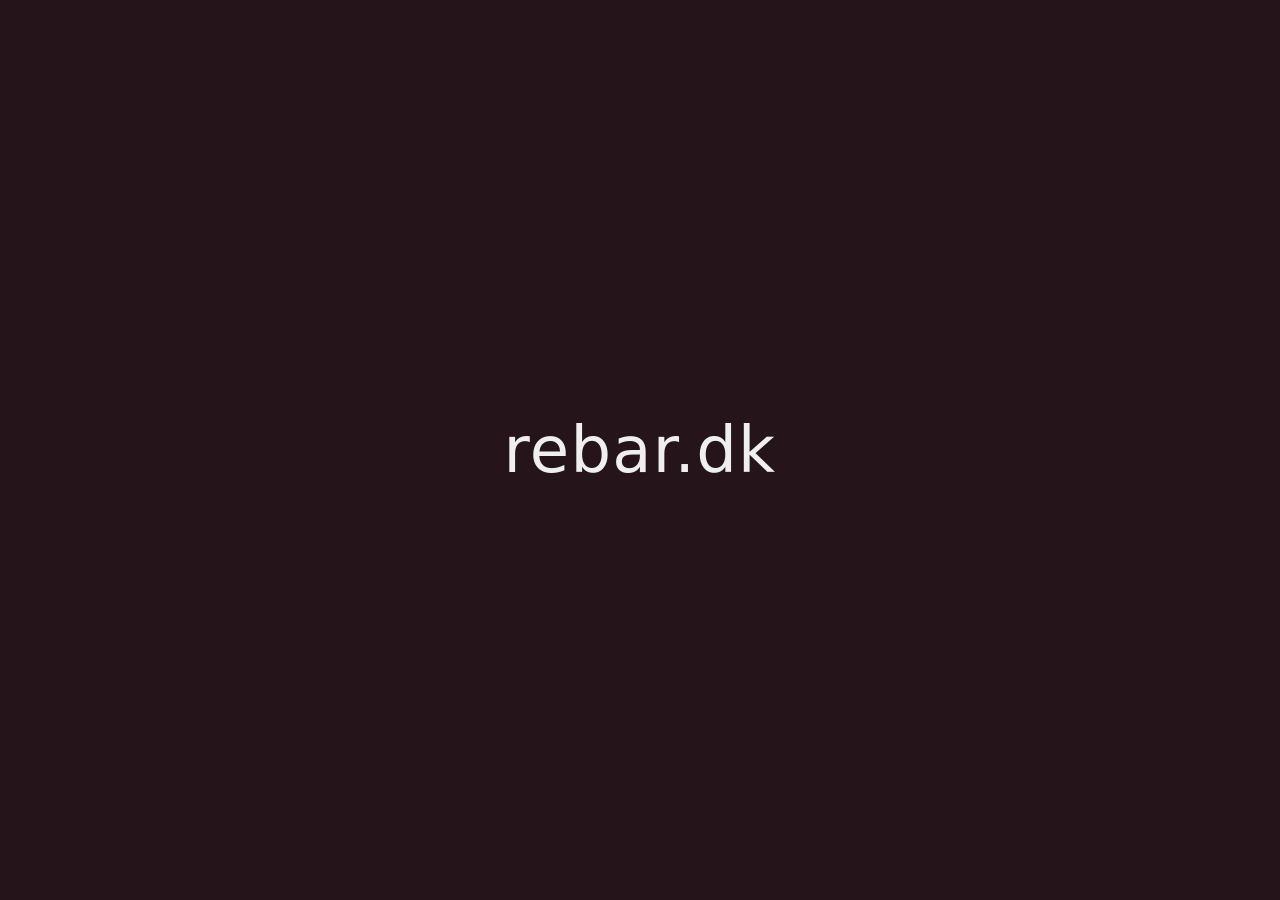
==== index.html @ d37a9637 "Static rebar.dk placeholder for GitHub Pages" ====
<!doctype html>
<html lang="en">
  <head>
    <meta charset="utf-8" />
    <meta name="viewport" content="width=device-width, initial-scale=1" />
    <title>rebar.dk</title>
    <meta name="theme-color" content="#26141b" />
    <link rel="icon" href="favicon.svg" type="image/svg+xml" />
    <style>
      html,
      body {
        margin: 0;
        height: 100%;
      }

      body {
        display: grid;
        place-items: center;
        background: #26141b;
        color: #efefef;
        font-family: system-ui, -apple-system, "Segoe UI", Helvetica, Arial, sans-serif;
        -webkit-font-smoothing: antialiased;
        -moz-osx-font-smoothing: grayscale;
      }

      h1 {
        margin: 0;
        font-size: clamp(2rem, 8vw, 4rem);
        font-weight: 300;
        letter-spacing: 0.02em;
      }
    </style>
  </head>
  <body>
    <h1>rebar.dk</h1>
  </body>
</html>
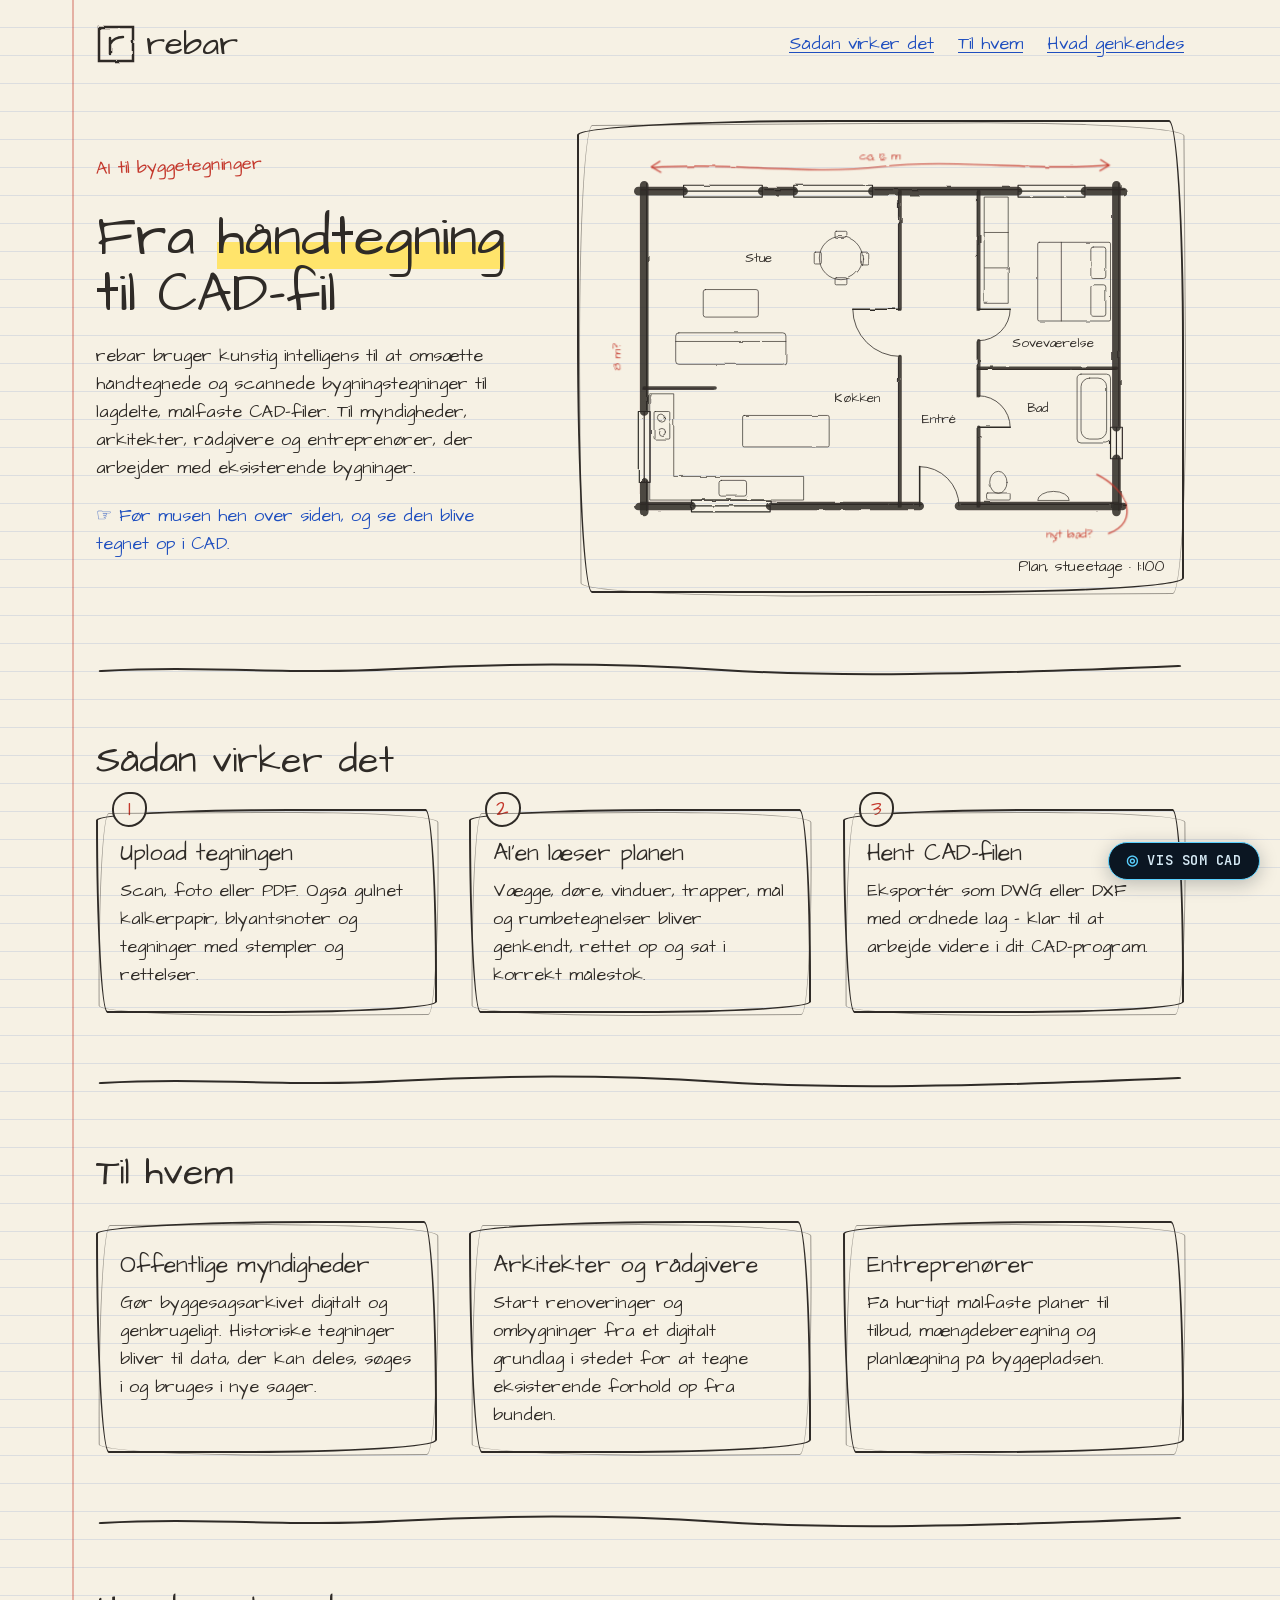
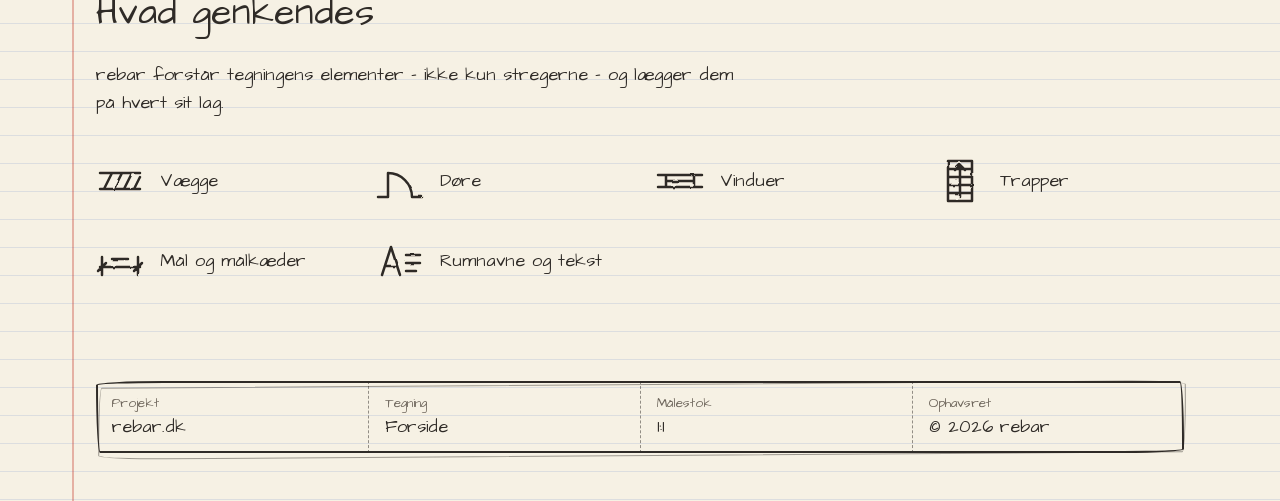
==== commit 7bce02bc: "Landing page: hand-drawn sketch with CAD lens Danish landing page for rebar (AI: hand-drawn plans ->" ====
--- a/index.html
+++ b/index.html
@@ -1,37 +1,323 @@
 <!doctype html>
-<html lang="en">
+<html lang="da">
   <head>
     <meta charset="utf-8" />
     <meta name="viewport" content="width=device-width, initial-scale=1" />
-    <title>rebar.dk</title>
-    <meta name="theme-color" content="#26141b" />
+    <title>rebar – fra håndtegning til CAD</title>
+    <meta
+      name="description"
+      content="rebar bruger AI til at omsætte håndtegnede og scannede byggetegninger til lagdelte, målfaste CAD-filer. Til myndigheder, arkitekter, rådgivere og entreprenører."
+    />
+    <meta property="og:title" content="rebar – fra håndtegning til CAD" />
+    <meta
+      property="og:description"
+      content="AI, der omsætter håndtegnede byggetegninger til lagdelte, målfaste CAD-filer."
+    />
+    <meta property="og:type" content="website" />
+    <meta property="og:url" content="https://rebar.dk/" />
+    <meta name="theme-color" content="#f6f1e4" />
     <link rel="icon" href="favicon.svg" type="image/svg+xml" />
-    <style>
-      html,
-      body {
-        margin: 0;
-        height: 100%;
-      }
-
-      body {
-        display: grid;
-        place-items: center;
-        background: #26141b;
-        color: #efefef;
-        font-family: system-ui, -apple-system, "Segoe UI", Helvetica, Arial, sans-serif;
-        -webkit-font-smoothing: antialiased;
-        -moz-osx-font-smoothing: grayscale;
-      }
-
-      h1 {
-        margin: 0;
-        font-size: clamp(2rem, 8vw, 4rem);
-        font-weight: 300;
-        letter-spacing: 0.02em;
-      }
-    </style>
+    <link rel="preload" href="fonts/architects-daughter.woff2" as="font" type="font/woff2" crossorigin />
+    <link rel="preload" href="fonts/jetbrains-mono.woff2" as="font" type="font/woff2" crossorigin />
+    <link rel="stylesheet" href="styles.css" />
+    <script src="lens.js" defer></script>
   </head>
   <body>
-    <h1>rebar.dk</h1>
+    <!-- Shared drawing geometry and pencil filters. Both layers <use> these, so they always line up. -->
+    <svg class="defs" aria-hidden="true" focusable="false">
+      <defs>
+        <filter id="rough" x="-5%" y="-5%" width="110%" height="110%">
+          <feTurbulence type="fractalNoise" baseFrequency="0.02" numOctaves="2" seed="2" />
+          <feDisplacementMap in="SourceGraphic" scale="6" />
+        </filter>
+        <filter id="rough-2" x="-5%" y="-5%" width="110%" height="110%">
+          <feTurbulence type="fractalNoise" baseFrequency="0.03" numOctaves="2" seed="9" />
+          <feDisplacementMap in="SourceGraphic" scale="9" />
+        </filter>
+        <filter id="rough-sm" x="-10%" y="-10%" width="120%" height="120%">
+          <feTurbulence type="fractalNoise" baseFrequency="0.08" numOctaves="2" seed="4" />
+          <feDisplacementMap in="SourceGraphic" scale="2.5" />
+        </filter>
+
+        <!-- Plan in cm: 12 x 8 m flat. Outer walls 30 cm, inner walls 12 cm. -->
+        <g id="g-walls-outer">
+          <path d="M-15 0H100M300 0H380M580 0H950M1120 0H1215" />
+          <path d="M-15 800H120M320 800H700M800 800H1215" />
+          <path d="M0 -15V560M0 740V815" />
+          <path d="M1200 -15V600M1200 680V815" />
+        </g>
+        <g id="g-walls-inner">
+          <path d="M650 0V300M650 420V800" />
+          <path d="M850 0V300M850 380V520M850 600V800" />
+          <path d="M850 450H1200" />
+          <path d="M0 500H180" />
+        </g>
+        <g id="g-windows">
+          <path d="M100 -15H300V15H100ZM100 0H300" />
+          <path d="M380 -15H580V15H380ZM380 0H580" />
+          <path d="M950 -15H1120V15H950ZM950 0H1120" />
+          <path d="M120 785H320V815H120ZM120 800H320" />
+          <path d="M-15 560H15V740H-15ZM0 560V740" />
+          <path d="M1185 600H1215V680H1185ZM1200 600V680" />
+        </g>
+        <g id="g-door-leaves">
+          <path d="M650 300H530" />
+          <path d="M850 300H930" />
+          <path d="M850 600H930" />
+          <path d="M700 800V700" />
+        </g>
+        <g id="g-door-swings">
+          <path d="M530 300A120 120 0 0 0 650 420" />
+          <path d="M930 300A80 80 0 0 1 850 380" />
+          <path d="M930 600A80 80 0 0 0 850 520" />
+          <path d="M700 700A100 100 0 0 1 800 800" />
+        </g>
+        <g id="g-furniture">
+          <!-- stue: sofa, sofabord, spisebord -->
+          <rect x="80" y="360" width="280" height="80" rx="8" />
+          <path d="M80 382H360" />
+          <rect x="150" y="250" width="140" height="70" rx="6" />
+          <circle cx="500" cy="170" r="55" />
+          <rect x="432" y="155" width="18" height="30" rx="3" />
+          <rect x="550" y="155" width="18" height="30" rx="3" />
+          <rect x="485" y="102" width="30" height="18" rx="3" />
+          <rect x="485" y="220" width="30" height="18" rx="3" />
+          <!-- køkken: bordplader, vask, kogeplade, ø -->
+          <path d="M15 515H75V725H405V785H15Z" />
+          <rect x="190" y="735" width="70" height="40" rx="6" />
+          <rect x="25" y="560" width="40" height="70" rx="3" />
+          <circle cx="45" cy="578" r="9" />
+          <circle cx="45" cy="612" r="9" />
+          <rect x="250" y="570" width="220" height="80" rx="4" />
+          <!-- soveværelse: garderobe, seng -->
+          <rect x="865" y="15" width="60" height="270" />
+          <path d="M865 105H925M865 195H925" />
+          <rect x="1000" y="130" width="185" height="200" rx="4" />
+          <rect x="1135" y="142" width="38" height="80" rx="6" />
+          <rect x="1135" y="238" width="38" height="80" rx="6" />
+          <path d="M1060 130V330" />
+          <!-- bad: badekar, toilet, håndvask -->
+          <rect x="1100" y="465" width="85" height="175" rx="10" />
+          <rect x="1110" y="475" width="65" height="155" rx="22" />
+          <rect x="870" y="767" width="60" height="18" rx="3" />
+          <ellipse cx="900" cy="740" rx="22" ry="28" />
+          <path d="M1000 785A40 22 0 0 1 1080 785Z" />
+        </g>
+      </defs>
+    </svg>
+
+    <div class="stage">
+      <div class="layer layer--sketch">
+        <header class="site-header wrap">
+          <a class="logo" href="#top" aria-label="rebar – til toppen">
+            <svg class="logo__mark" viewBox="0 0 40 40" aria-hidden="true">
+              <rect x="3" y="3" width="34" height="34" />
+              <path d="M14 30V14M14 20C17 15 21 13 27 13" />
+            </svg>
+            <span class="logo__text">rebar</span>
+          </a>
+          <nav class="site-nav" aria-label="Hovedmenu">
+            <a href="#sadan">Sådan virker det</a>
+            <a href="#hvem">Til hvem</a>
+            <a href="#genkendes">Hvad genkendes</a>
+          </nav>
+        </header>
+
+        <main id="top">
+          <section class="hero wrap">
+            <div class="hero__text">
+              <p class="kicker">AI til byggetegninger</p>
+              <h1>Fra <mark>håndtegning</mark> til CAD-fil</h1>
+              <p class="lead">
+                rebar bruger kunstig intelligens til at omsætte håndtegnede og scannede bygningstegninger til
+                lagdelte, målfaste CAD-filer. Til myndigheder, arkitekter, rådgivere og entreprenører, der arbejder med
+                eksisterende bygninger.
+              </p>
+              <p class="hint hint--hover">Før musen hen over siden, og se den blive tegnet op i CAD.</p>
+              <p class="hint hint--touch">Tryk på »Vis som CAD« for at se siden tegnet op i CAD.</p>
+            </div>
+
+            <figure class="hero__figure box" data-layer="A-PLAN">
+              <svg
+                class="plan"
+                viewBox="-120 -130 1440 1030"
+                role="img"
+                aria-label="Plantegning af en lejlighed med stue, køkken, entré, soveværelse og bad"
+              >
+                <use class="p-walls-o" href="#g-walls-outer" />
+                <use class="p-walls-o2" href="#g-walls-outer" />
+                <use class="p-walls-i" href="#g-walls-inner" />
+                <use class="p-walls-i2" href="#g-walls-inner" />
+                <use class="p-win" href="#g-windows" />
+                <use class="p-furn" href="#g-furniture" />
+                <use class="p-leaf" href="#g-door-leaves" />
+                <use class="p-swing" href="#g-door-swings" />
+
+                <g class="p-labels" text-anchor="middle">
+                  <text x="290" y="180">Stue</text>
+                  <text x="540" y="535">Køkken</text>
+                  <text x="750" y="590">Entré</text>
+                  <text x="1040" y="395">Soveværelse</text>
+                  <text x="1000" y="560">Bad</text>
+                </g>
+                <g class="p-areas cad-only" text-anchor="middle">
+                  <text x="290" y="210">32,5 m²</text>
+                  <text x="540" y="565">19,5 m²</text>
+                  <text x="750" y="620">16,0 m²</text>
+                  <text x="1040" y="425">15,8 m²</text>
+                  <text x="1000" y="590">12,3 m²</text>
+                </g>
+
+                <g class="p-dims cad-only">
+                  <path class="dim-ext" d="M0 -25V-95M650 -25V-60M850 -25V-60M1200 -25V-95" />
+                  <path class="dim-line" d="M-10 -50H1210M-10 -85H1210" />
+                  <path class="dim-tick" d="M-8 -42L8 -58M642 -42L658 -58M842 -42L858 -58M1192 -42L1208 -58" />
+                  <path class="dim-tick" d="M-8 -77L8 -93M1192 -77L1208 -93" />
+                  <g text-anchor="middle">
+                    <text x="325" y="-58">6.500</text>
+                    <text x="750" y="-58">2.000</text>
+                    <text x="1025" y="-58">3.500</text>
+                    <text x="600" y="-93">12.000</text>
+                  </g>
+                  <path class="dim-ext" d="M-25 0H-95M-25 500H-60M-25 800H-95" />
+                  <path class="dim-line" d="M-50 -10V810M-85 -10V810" />
+                  <path class="dim-tick" d="M-58 8L-42 -8M-58 508L-42 492M-58 808L-42 792" />
+                  <path class="dim-tick" d="M-93 8L-77 -8M-93 808L-77 792" />
+                  <g text-anchor="middle">
+                    <text transform="translate(-58 250) rotate(-90)">5.000</text>
+                    <text transform="translate(-58 650) rotate(-90)">3.000</text>
+                    <text transform="translate(-93 400) rotate(-90)">8.000</text>
+                  </g>
+                  <path class="dim-ext" d="M1225 0H1260M1225 450H1260M1225 800H1260" />
+                  <path class="dim-line" d="M1245 -10V810" />
+                  <path class="dim-tick" d="M1237 8L1253 -8M1237 458L1253 442M1237 808L1253 792" />
+                  <g text-anchor="middle">
+                    <text transform="translate(1272 225) rotate(90)">4.500</text>
+                    <text transform="translate(1272 625) rotate(90)">3.500</text>
+                  </g>
+                </g>
+
+                <g class="p-notes sketch-only">
+                  <path d="M20 -60C200 -75 420 -40 600 -62S1000 -50 1180 -66" />
+                  <path d="M1160 -80L1182 -66L1158 -52M40 -76L18 -62L42 -48" />
+                  <text x="600" y="-80" text-anchor="middle">ca. 12 m</text>
+                  <text x="-60" y="420" text-anchor="middle" transform="rotate(-90 -60 420)">8 m?</text>
+                  <path d="M1150 720C1230 760 1260 840 1180 870" />
+                  <text x="1080" y="880" text-anchor="middle">nyt bad?</text>
+                </g>
+              </svg>
+              <figcaption>Plan, stueetage · 1:100</figcaption>
+            </figure>
+          </section>
+
+          <hr class="rule" />
+
+          <section class="section wrap" id="sadan" aria-labelledby="sadan-h">
+            <h2 id="sadan-h">Sådan virker det</h2>
+            <ol class="cards">
+              <li class="card box" data-layer="TRIN-01">
+                <span class="card__num">1</span>
+                <h3>Upload tegningen</h3>
+                <p>Scan, foto eller PDF. Også gulnet kalkerpapir, blyantsnoter og tegninger med stempler og rettelser.</p>
+              </li>
+              <li class="card box" data-layer="TRIN-02">
+                <span class="card__num">2</span>
+                <h3>AI'en læser planen</h3>
+                <p>Vægge, døre, vinduer, trapper, mål og rumbetegnelser bliver genkendt, rettet op og sat i korrekt målestok.</p>
+              </li>
+              <li class="card box" data-layer="TRIN-03">
+                <span class="card__num">3</span>
+                <h3>Hent CAD-filen</h3>
+                <p>Eksportér som DWG eller DXF med ordnede lag – klar til at arbejde videre i dit CAD-program.</p>
+              </li>
+            </ol>
+          </section>
+
+          <hr class="rule" />
+
+          <section class="section wrap" id="hvem" aria-labelledby="hvem-h">
+            <h2 id="hvem-h">Til hvem</h2>
+            <div class="cards">
+              <article class="card box" data-layer="MYNDIGHED">
+                <h3>Offentlige myndigheder</h3>
+                <p>
+                  Gør byggesagsarkivet digitalt og genbrugeligt. Historiske tegninger bliver til data, der kan deles,
+                  søges i og bruges i nye sager.
+                </p>
+              </article>
+              <article class="card box" data-layer="RÅDGIVER">
+                <h3>Arkitekter og rådgivere</h3>
+                <p>
+                  Start renoveringer og ombygninger fra et digitalt grundlag i stedet for at tegne eksisterende forhold
+                  op fra bunden.
+                </p>
+              </article>
+              <article class="card box" data-layer="ENTREPRENØR">
+                <h3>Entreprenører</h3>
+                <p>Få hurtigt målfaste planer til tilbud, mængdeberegning og planlægning på byggepladsen.</p>
+              </article>
+            </div>
+          </section>
+
+          <hr class="rule" />
+
+          <section class="section wrap" id="genkendes" aria-labelledby="genkendes-h">
+            <h2 id="genkendes-h">Hvad genkendes</h2>
+            <p class="section__intro">
+              rebar forstår tegningens elementer – ikke kun stregerne – og lægger dem på hvert sit lag.
+            </p>
+            <ul class="elements">
+              <li class="element">
+                <svg class="icon" viewBox="0 0 48 48" aria-hidden="true">
+                  <path d="M4 16H44M4 32H44M8 32L16 16M18 32L26 16M28 32L36 16M38 32L44 20" />
+                </svg>
+                <span class="element__name">Vægge</span><span class="element__layer">A-WALL</span>
+              </li>
+              <li class="element">
+                <svg class="icon" viewBox="0 0 48 48" aria-hidden="true">
+                  <path d="M2 40H12M36 40H46M12 40V16M12 16A24 24 0 0 1 36 40" />
+                </svg>
+                <span class="element__name">Døre</span><span class="element__layer">A-DOOR</span>
+              </li>
+              <li class="element">
+                <svg class="icon" viewBox="0 0 48 48" aria-hidden="true">
+                  <path d="M2 18H10M38 18H46M2 30H10M38 30H46M10 18H38V30H10ZM10 24H38" />
+                </svg>
+                <span class="element__name">Vinduer</span><span class="element__layer">A-GLAZ</span>
+              </li>
+              <li class="element">
+                <svg class="icon" viewBox="0 0 48 48" aria-hidden="true">
+                  <path d="M12 4H36V44H12ZM12 12H36M12 20H36M12 28H36M12 36H36M24 40V8M19 13L24 8L29 13" />
+                </svg>
+                <span class="element__name">Trapper</span><span class="element__layer">A-FLOR-STRS</span>
+              </li>
+              <li class="element">
+                <svg class="icon" viewBox="0 0 48 48" aria-hidden="true">
+                  <path d="M4 30H44M6 20V38M42 20V38M2 34L10 26M38 34L46 26M16 22H32" />
+                </svg>
+                <span class="element__name">Mål og målkæder</span><span class="element__layer">A-ANNO-DIMS</span>
+              </li>
+              <li class="element">
+                <svg class="icon" viewBox="0 0 48 48" aria-hidden="true">
+                  <path d="M6 38L15 10L24 38M9 29H21M30 18H44M30 26H44M30 34H40" />
+                </svg>
+                <span class="element__name">Rumnavne og tekst</span><span class="element__layer">A-ANNO-TEXT</span>
+              </li>
+            </ul>
+          </section>
+        </main>
+
+        <footer class="site-footer wrap">
+          <dl class="titleblock box" data-layer="TEGNINGSHOVED">
+            <div><dt>Projekt</dt><dd>rebar.dk</dd></div>
+            <div><dt>Tegning</dt><dd>Forside</dd></div>
+            <div><dt>Målestok</dt><dd>1:1</dd></div>
+            <div><dt>Ophavsret</dt><dd>© 2026 rebar</dd></div>
+          </dl>
+        </footer>
+      </div>
+    </div>
+
+    <button class="mode-toggle" type="button" aria-pressed="false" hidden>Vis som CAD</button>
   </body>
 </html>
--- a/styles.css
+++ b/styles.css
@@ -0,0 +1,825 @@
+/*
+ * rebar.dk landing page.
+ *
+ * The page is rendered twice: .layer--sketch (hand-drawn, in normal flow) and
+ * .layer--cad (a clone made by lens.js, stacked on top and clipped to a circle
+ * around the cursor). Both layers share every layout rule below; only colours,
+ * fonts and decorations differ. Decorations that exist in one layer only
+ * (.sketch-only, .cad-only, pseudo-elements) are positioned absolutely so they
+ * never shift the layout. lens.js equalises text block heights so the two
+ * layers stay aligned even when their fonts wrap differently.
+ */
+
+@font-face {
+  font-family: "Architects Daughter";
+  src: url("fonts/architects-daughter.woff2") format("woff2");
+  font-display: swap;
+}
+
+@font-face {
+  font-family: "JetBrains Mono";
+  src: url("fonts/jetbrains-mono.woff2") format("woff2");
+  font-weight: 100 800;
+  font-display: swap;
+}
+
+@property --r {
+  syntax: "<length>";
+  inherits: true;
+  initial-value: 0px;
+}
+
+*,
+*::before,
+*::after {
+  box-sizing: border-box;
+}
+
+html {
+  scroll-behavior: smooth;
+}
+
+body {
+  margin: 0;
+  background: #f6f1e4;
+}
+
+.defs {
+  position: absolute;
+  width: 0;
+  height: 0;
+  overflow: hidden;
+}
+
+/* ---------------------------------------------------------------- tokens */
+
+.layer {
+  /* Shared metrics: line heights are identical in both layers. */
+  --base: 1.125rem;
+  --lh: 1.75rem;
+  --wrap: 68rem;
+  min-height: 100vh;
+  padding-bottom: 3rem;
+  background: var(--bg);
+  color: var(--ink);
+  font-family: var(--font);
+  font-size: calc(var(--base) * var(--font-scale));
+  line-height: var(--lh);
+}
+
+.layer--sketch {
+  --bg: #f6f1e4;
+  --ink: #2f2b27;
+  --muted: #6d655b;
+  --pen: #1f4fbf;
+  --red: #c4372b;
+  --highlight: #ffe46b;
+  --font: "Architects Daughter", "Comic Sans MS", cursive;
+  --font-scale: 1;
+  /* Ruled notebook paper with a red margin line. */
+  /* Margin line sits just left of the content column (.wrap), at any width. */
+  --margin-x: max(0.6rem, calc((100% - var(--wrap)) / 2 - 1.5rem));
+  background:
+    linear-gradient(90deg, transparent var(--margin-x), rgb(196 55 43 / 0.35) var(--margin-x), rgb(196 55 43 / 0.35) calc(var(--margin-x) + 2px), transparent calc(var(--margin-x) + 2px)),
+    repeating-linear-gradient(transparent 0 calc(var(--lh) - 1px), rgb(31 79 191 / 0.12) calc(var(--lh) - 1px) var(--lh)),
+    var(--bg);
+}
+
+.layer--cad {
+  --bg: #0b1622;
+  --ink: #d6eaf5;
+  --muted: #7f9db2;
+  --line: #5ad1ff;
+  --dim: #7bd389;
+  --door: #ffd166;
+  --font: "JetBrains Mono", ui-monospace, "SF Mono", Menlo, monospace;
+  /* JetBrains Mono runs wider than the handwriting; scale it down so lines wrap alike. */
+  --font-scale: 0.84;
+  background:
+    linear-gradient(rgb(90 209 255 / 0.13) 1px, transparent 1px) 0 0 / 50px 50px,
+    linear-gradient(90deg, rgb(90 209 255 / 0.13) 1px, transparent 1px) 0 0 / 50px 50px,
+    linear-gradient(rgb(90 209 255 / 0.05) 1px, transparent 1px) 0 0 / 10px 10px,
+    linear-gradient(90deg, rgb(90 209 255 / 0.05) 1px, transparent 1px) 0 0 / 10px 10px,
+    var(--bg);
+}
+
+.layer--sketch .cad-only,
+.layer--cad .sketch-only {
+  display: none;
+}
+
+/* ---------------------------------------------------------------- layout */
+
+.wrap {
+  width: min(100% - 3rem, var(--wrap));
+  margin-inline: auto;
+}
+
+.site-header {
+  display: flex;
+  flex-wrap: wrap;
+  gap: 1rem 2rem;
+  align-items: center;
+  justify-content: space-between;
+  padding-block: 1.5rem;
+}
+
+.logo {
+  display: inline-flex;
+  gap: 0.6rem;
+  align-items: center;
+  color: inherit;
+  text-decoration: none;
+}
+
+.logo__mark {
+  width: 2.5rem;
+  height: 2.5rem;
+  fill: none;
+  stroke: currentColor;
+  stroke-width: 2.5;
+  stroke-linecap: round;
+}
+
+.logo__text {
+  font-size: 1.9em;
+  line-height: 2.5rem;
+}
+
+.site-nav {
+  display: flex;
+  flex-wrap: wrap;
+  gap: 0.25rem 1.5rem;
+}
+
+.hero {
+  display: grid;
+  grid-template-columns: minmax(0, 5fr) minmax(0, 7fr);
+  gap: 3rem;
+  align-items: center;
+  padding-block: 2rem 3rem;
+}
+
+.kicker {
+  margin: 0 0 0.75rem;
+}
+
+h1,
+h2,
+h3 {
+  margin: 0;
+  font-weight: 400;
+}
+
+h1 {
+  font-size: 3.1em;
+  line-height: 3.5rem;
+  margin-bottom: 1.25rem;
+}
+
+h2 {
+  font-size: 2.1em;
+  line-height: 3rem;
+  margin-bottom: 1.5rem;
+}
+
+h3 {
+  font-size: 1.3em;
+  line-height: 2rem;
+  margin-bottom: 0.5rem;
+}
+
+p {
+  margin: 0;
+}
+
+.lead {
+  margin-bottom: 1.25rem;
+}
+
+.hint--touch {
+  display: none;
+}
+
+@media (hover: none), (pointer: coarse) {
+  .hint--hover {
+    display: none;
+  }
+  .hint--touch {
+    display: block;
+  }
+}
+
+html:not(.has-lens) .hint {
+  display: none;
+}
+
+.hero__figure {
+  margin: 0;
+  padding: 1.25rem 1.25rem 0.75rem;
+}
+
+.plan {
+  display: block;
+  width: 100%;
+  height: auto;
+  overflow: visible;
+}
+
+figcaption {
+  margin-top: 0.5rem;
+  text-align: right;
+  font-size: 0.85em;
+}
+
+.rule {
+  width: min(100% - 3rem, var(--wrap));
+  height: 1.5rem;
+  margin: 1rem auto;
+  border: 0;
+}
+
+.section {
+  padding-block: 2.5rem;
+}
+
+.section__intro {
+  max-width: 40rem;
+  margin-bottom: 2rem;
+}
+
+.cards {
+  display: grid;
+  grid-template-columns: repeat(auto-fit, minmax(16rem, 1fr));
+  gap: 2rem;
+  margin: 0;
+  padding: 0;
+  list-style: none;
+}
+
+.card {
+  position: relative;
+  padding: 1.75rem 1.5rem 1.5rem;
+}
+
+.card__num {
+  position: absolute;
+  top: -1.1rem;
+  left: 1rem;
+  width: 2.2rem;
+  height: 2.2rem;
+  display: grid;
+  place-items: center;
+  font-size: 1.2em;
+}
+
+.elements {
+  display: grid;
+  grid-template-columns: repeat(auto-fit, minmax(14rem, 1fr));
+  gap: 1rem 2rem;
+  margin: 0;
+  padding: 0;
+  list-style: none;
+}
+
+.element {
+  position: relative;
+  display: flex;
+  gap: 1rem;
+  align-items: center;
+  padding: 0.5rem 0;
+}
+
+.icon {
+  flex: none;
+  width: 3rem;
+  height: 3rem;
+  fill: none;
+  stroke: currentColor;
+  stroke-width: 2.5;
+  stroke-linecap: round;
+  stroke-linejoin: round;
+}
+
+.element__layer {
+  position: absolute;
+  right: 0;
+  top: 0.1rem;
+}
+
+.site-footer {
+  padding-top: 3rem;
+}
+
+.titleblock {
+  display: grid;
+  grid-template-columns: repeat(auto-fit, minmax(10rem, 1fr));
+  margin: 0;
+}
+
+.titleblock > div {
+  padding: 0.75rem 1rem;
+}
+
+.titleblock dt {
+  font-size: 0.75em;
+  line-height: 1.25rem;
+}
+
+.titleblock dd {
+  margin: 0;
+}
+
+/* Boxes: border drawn by ::before so each layer can style it freely. */
+.box {
+  position: relative;
+}
+
+.box::before,
+.box::after {
+  content: "";
+  position: absolute;
+  pointer-events: none;
+}
+
+/* ================================================================ sketch */
+
+.layer--sketch a {
+  color: var(--pen);
+  text-decoration: underline;
+  text-underline-offset: 3px;
+}
+
+.layer--sketch .logo {
+  color: var(--ink);
+  text-decoration: none;
+}
+
+.layer--sketch .logo__mark,
+.layer--sketch .icon {
+  filter: url(#rough-sm);
+}
+
+.layer--sketch .kicker {
+  color: var(--red);
+  transform: rotate(-2deg);
+  transform-origin: left;
+}
+
+.layer--sketch mark {
+  color: inherit;
+  background: linear-gradient(transparent 55%, var(--highlight) 55%, var(--highlight) 90%, transparent 90%);
+}
+
+.layer--sketch .hint {
+  color: var(--pen);
+}
+
+.layer--sketch .hint::before {
+  content: "☞ ";
+}
+
+/* Hand-drawn borders: irregular radii plus a second, slightly rotated pencil pass. */
+.layer--sketch .box::before {
+  inset: 0;
+  border: 2px solid var(--ink);
+  border-radius: 255px 15px 225px 15px / 15px 225px 15px 255px;
+}
+
+.layer--sketch .box::after {
+  inset: 3px -2px -3px 2px;
+  border: 1.5px solid rgb(47 43 39 / 0.45);
+  border-radius: 15px 225px 15px 255px / 255px 15px 225px 15px;
+  transform: rotate(-0.4deg);
+}
+
+.layer--sketch .card__num {
+  border: 2px solid var(--ink);
+  border-radius: 50% 45% 55% 50%;
+  background: var(--bg);
+  color: var(--red);
+}
+
+.layer--sketch .element__layer {
+  display: none;
+}
+
+.layer--sketch .rule {
+  background: url("data:image/svg+xml,%3Csvg xmlns='http://www.w3.org/2000/svg' viewBox='0 0 400 24' preserveAspectRatio='none'%3E%3Cpath d='M2 14C40 8 70 18 110 12S190 6 230 13 320 18 398 9' fill='none' stroke='%232f2b27' stroke-width='2' stroke-linecap='round'/%3E%3C/svg%3E") center / 100% 100% no-repeat;
+}
+
+.layer--sketch .titleblock > div + div {
+  border-left: 1.5px dashed rgb(47 43 39 / 0.5);
+}
+
+.layer--sketch .titleblock dt {
+  color: var(--muted);
+}
+
+/* Plan, pencil version. */
+.layer--sketch .plan use,
+.layer--sketch .p-notes {
+  fill: none;
+  stroke: var(--ink);
+  stroke-linecap: round;
+  stroke-linejoin: round;
+  filter: url(#rough);
+}
+
+.layer--sketch .p-walls-o {
+  stroke-width: 22;
+  stroke-opacity: 0.85;
+}
+.layer--sketch .p-walls-o2 {
+  stroke-width: 3;
+  filter: url(#rough-2);
+  transform: translate(6px, -4px);
+}
+.layer--sketch .p-walls-i {
+  stroke-width: 9;
+  stroke-opacity: 0.85;
+}
+.layer--sketch .p-walls-i2 {
+  stroke-width: 2.5;
+  filter: url(#rough-2);
+  transform: translate(-4px, 3px);
+}
+.layer--sketch .p-win {
+  stroke-width: 3;
+}
+.layer--sketch .p-furn {
+  stroke-width: 2.5;
+  stroke-opacity: 0.7;
+}
+.layer--sketch .p-leaf {
+  stroke-width: 4;
+}
+.layer--sketch .p-swing {
+  stroke-width: 2;
+}
+.layer--sketch .p-labels {
+  fill: var(--ink);
+  font-size: 34px;
+}
+.layer--sketch .p-notes {
+  stroke: var(--red);
+  stroke-width: 3;
+}
+.layer--sketch .p-notes text {
+  fill: var(--red);
+  stroke: none;
+  font-size: 30px;
+}
+
+/* =================================================================== cad */
+
+.layer--cad h1,
+.layer--cad h2,
+.layer--cad h3,
+.layer--cad .kicker,
+.layer--cad .logo__text,
+.layer--cad .site-nav,
+.layer--cad .element__name,
+.layer--cad .titleblock dt,
+.layer--cad figcaption {
+  text-transform: uppercase;
+}
+
+.layer--cad h1,
+.layer--cad h2 {
+  font-weight: 600;
+  letter-spacing: -0.02em;
+}
+
+.layer--cad a {
+  color: var(--line);
+  text-decoration: none;
+}
+
+.layer--cad .logo {
+  color: var(--ink);
+}
+
+.layer--cad .logo__mark {
+  stroke: var(--line);
+  stroke-width: 1.5;
+  stroke-linecap: square;
+}
+
+.layer--cad .kicker,
+.layer--cad .hint,
+.layer--cad figcaption {
+  color: var(--line);
+}
+
+.layer--cad .kicker::before {
+  content: "// ";
+}
+
+.layer--cad mark {
+  color: var(--door);
+  background: none;
+}
+
+.layer--cad .lead,
+.layer--cad .card p,
+.layer--cad .section__intro {
+  color: var(--muted);
+}
+
+.layer--cad .box::before {
+  inset: 0;
+  border: 1px solid rgb(90 209 255 / 0.55);
+  background: rgb(11 22 34 / 0.6);
+  z-index: -1;
+}
+
+.layer--cad .box {
+  isolation: isolate;
+}
+
+/* Layer name tag, like an object's layer in a CAD program. */
+.layer--cad .box::after {
+  content: attr(data-layer);
+  top: -0.75rem;
+  right: 0.75rem;
+  padding: 0 0.4rem;
+  background: var(--bg);
+  color: var(--dim);
+  font-size: 0.7rem;
+  line-height: 1.5rem;
+  letter-spacing: 0.08em;
+}
+
+.layer--cad .card__num {
+  /* The "0" prefix is a separate box; flex keeps it on the number's line. */
+  display: flex;
+  justify-content: center;
+  align-items: center;
+  width: auto;
+  padding-inline: 0.45rem;
+  border: 1px solid var(--line);
+  background: var(--bg);
+  color: var(--line);
+  font-size: 0.9em;
+}
+
+.layer--cad .card__num::before {
+  content: "0";
+}
+
+.layer--cad .icon {
+  stroke: var(--line);
+  stroke-width: 1.5;
+  stroke-linecap: square;
+  stroke-linejoin: miter;
+}
+
+.layer--cad .element__layer {
+  color: var(--dim);
+  font-size: 0.7rem;
+  line-height: 1.25rem;
+  letter-spacing: 0.08em;
+}
+
+.layer--cad .rule {
+  background:
+    linear-gradient(var(--line), var(--line)) center / 100% 1px no-repeat,
+    linear-gradient(90deg, var(--line), var(--line)) left center / 1px 60% no-repeat,
+    linear-gradient(90deg, var(--line), var(--line)) right center / 1px 60% no-repeat;
+  opacity: 0.45;
+}
+
+.layer--cad .titleblock > div + div {
+  border-left: 1px solid rgb(90 209 255 / 0.55);
+}
+
+.layer--cad .titleblock dt {
+  color: var(--dim);
+  letter-spacing: 0.08em;
+}
+
+/* Plan, CAD version: walls as outlines (wide stroke, then a background-coloured core). */
+.layer--cad .plan use {
+  fill: none;
+  stroke-linecap: butt;
+  stroke-linejoin: miter;
+}
+.layer--cad .p-walls-o {
+  stroke: var(--line);
+  stroke-width: 30;
+}
+.layer--cad .p-walls-o2 {
+  stroke: var(--bg);
+  stroke-width: 26;
+}
+.layer--cad .p-walls-i {
+  stroke: var(--line);
+  stroke-width: 12;
+}
+.layer--cad .p-walls-i2 {
+  stroke: var(--bg);
+  stroke-width: 8;
+}
+.layer--cad .p-win {
+  stroke: var(--line);
+  stroke-width: 2;
+}
+.layer--cad .p-furn {
+  stroke: rgb(90 209 255 / 0.5);
+  stroke-width: 1.5;
+}
+.layer--cad .p-leaf {
+  stroke: var(--door);
+  stroke-width: 3;
+}
+.layer--cad .p-swing {
+  stroke: var(--door);
+  stroke-width: 1.5;
+  stroke-dasharray: 8 6;
+}
+.layer--cad .p-labels {
+  fill: var(--ink);
+  font-size: 24px;
+  font-weight: 600;
+  letter-spacing: 0.06em;
+  text-transform: uppercase;
+}
+.layer--cad .p-areas {
+  fill: var(--line);
+  font-size: 18px;
+}
+.layer--cad .p-dims path {
+  fill: none;
+  stroke: var(--dim);
+  stroke-width: 1.5;
+}
+.layer--cad .p-dims .dim-ext {
+  stroke-opacity: 0.6;
+}
+.layer--cad .p-dims .dim-tick {
+  stroke-width: 2.5;
+}
+.layer--cad .p-dims text {
+  fill: var(--dim);
+  font-size: 20px;
+}
+
+/* ================================================================== lens */
+
+.stage {
+  --x: -1000px;
+  --y: -1000px;
+  --r: 0px;
+  position: relative;
+}
+
+.stage.is-lens {
+  --r: 170px;
+}
+
+.stage.is-full {
+  --r: var(--full-r, 300vmax);
+}
+
+.layer--cad {
+  position: absolute;
+  inset: 0;
+  clip-path: circle(var(--r) at var(--x) var(--y));
+  pointer-events: none;
+  transition: --r 0.35s cubic-bezier(0.3, 0.7, 0.4, 1);
+  will-change: clip-path;
+}
+
+.stage.is-full .layer--cad {
+  transition-duration: 0.7s;
+}
+
+/* Crosshair and coordinate readout, inside the CAD layer so the lens clips them. */
+.crosshair {
+  position: absolute;
+  top: 0;
+  left: 0;
+  transform: translate(var(--x), var(--y));
+  pointer-events: none;
+}
+
+.crosshair::before,
+.crosshair::after {
+  content: "";
+  position: absolute;
+  background: rgb(90 209 255 / 0.7);
+}
+
+.crosshair::before {
+  left: -170px;
+  top: 0;
+  width: 340px;
+  height: 1px;
+}
+
+.crosshair::after {
+  top: -170px;
+  left: 0;
+  width: 1px;
+  height: 340px;
+}
+
+.crosshair__box {
+  position: absolute;
+  left: -6px;
+  top: -6px;
+  width: 13px;
+  height: 13px;
+  border: 1px solid var(--line);
+}
+
+.crosshair__readout {
+  position: absolute;
+  left: 14px;
+  top: 12px;
+  padding: 0.1rem 0.4rem;
+  background: var(--bg);
+  border: 1px solid rgb(90 209 255 / 0.4);
+  color: var(--dim);
+  font-size: 0.7rem;
+  line-height: 1.2rem;
+  white-space: nowrap;
+}
+
+.stage.is-full .crosshair {
+  display: none;
+}
+
+.mode-toggle {
+  position: fixed;
+  right: 1.25rem;
+  bottom: 1.25rem;
+  z-index: 10;
+  padding: 0.7rem 1.1rem;
+  border: 1px solid #5ad1ff;
+  border-radius: 999px;
+  background: #0b1622;
+  color: #d6eaf5;
+  font: 600 0.85rem/1 "JetBrains Mono", ui-monospace, monospace;
+  letter-spacing: 0.04em;
+  text-transform: uppercase;
+  cursor: pointer;
+  box-shadow: 0 4px 18px rgb(11 22 34 / 0.25);
+}
+
+.mode-toggle::before {
+  content: "◎ ";
+  color: #5ad1ff;
+}
+
+.mode-toggle[aria-pressed="true"] {
+  border: 2px solid #2f2b27;
+  background: #f6f1e4;
+  color: #2f2b27;
+  font: 400 1.05rem/1 "Architects Daughter", cursive;
+  letter-spacing: 0;
+  text-transform: none;
+}
+
+.mode-toggle[aria-pressed="true"]::before {
+  content: "✎ ";
+  color: #c4372b;
+}
+
+.mode-toggle:focus-visible {
+  outline: 3px solid #ffd166;
+  outline-offset: 3px;
+}
+
+/* ============================================================ responsive */
+
+@media (max-width: 54rem) {
+  .hero {
+    grid-template-columns: 1fr;
+    gap: 2rem;
+  }
+
+  h1 {
+    font-size: 2.4em;
+    line-height: 2.9rem;
+  }
+}
+
+@media (prefers-reduced-motion: reduce) {
+  html {
+    scroll-behavior: auto;
+  }
+
+  .layer--cad,
+  .stage.is-full .layer--cad {
+    transition: none;
+  }
+}
+
+@media print {
+  .layer--cad,
+  .mode-toggle {
+    display: none;
+  }
+}
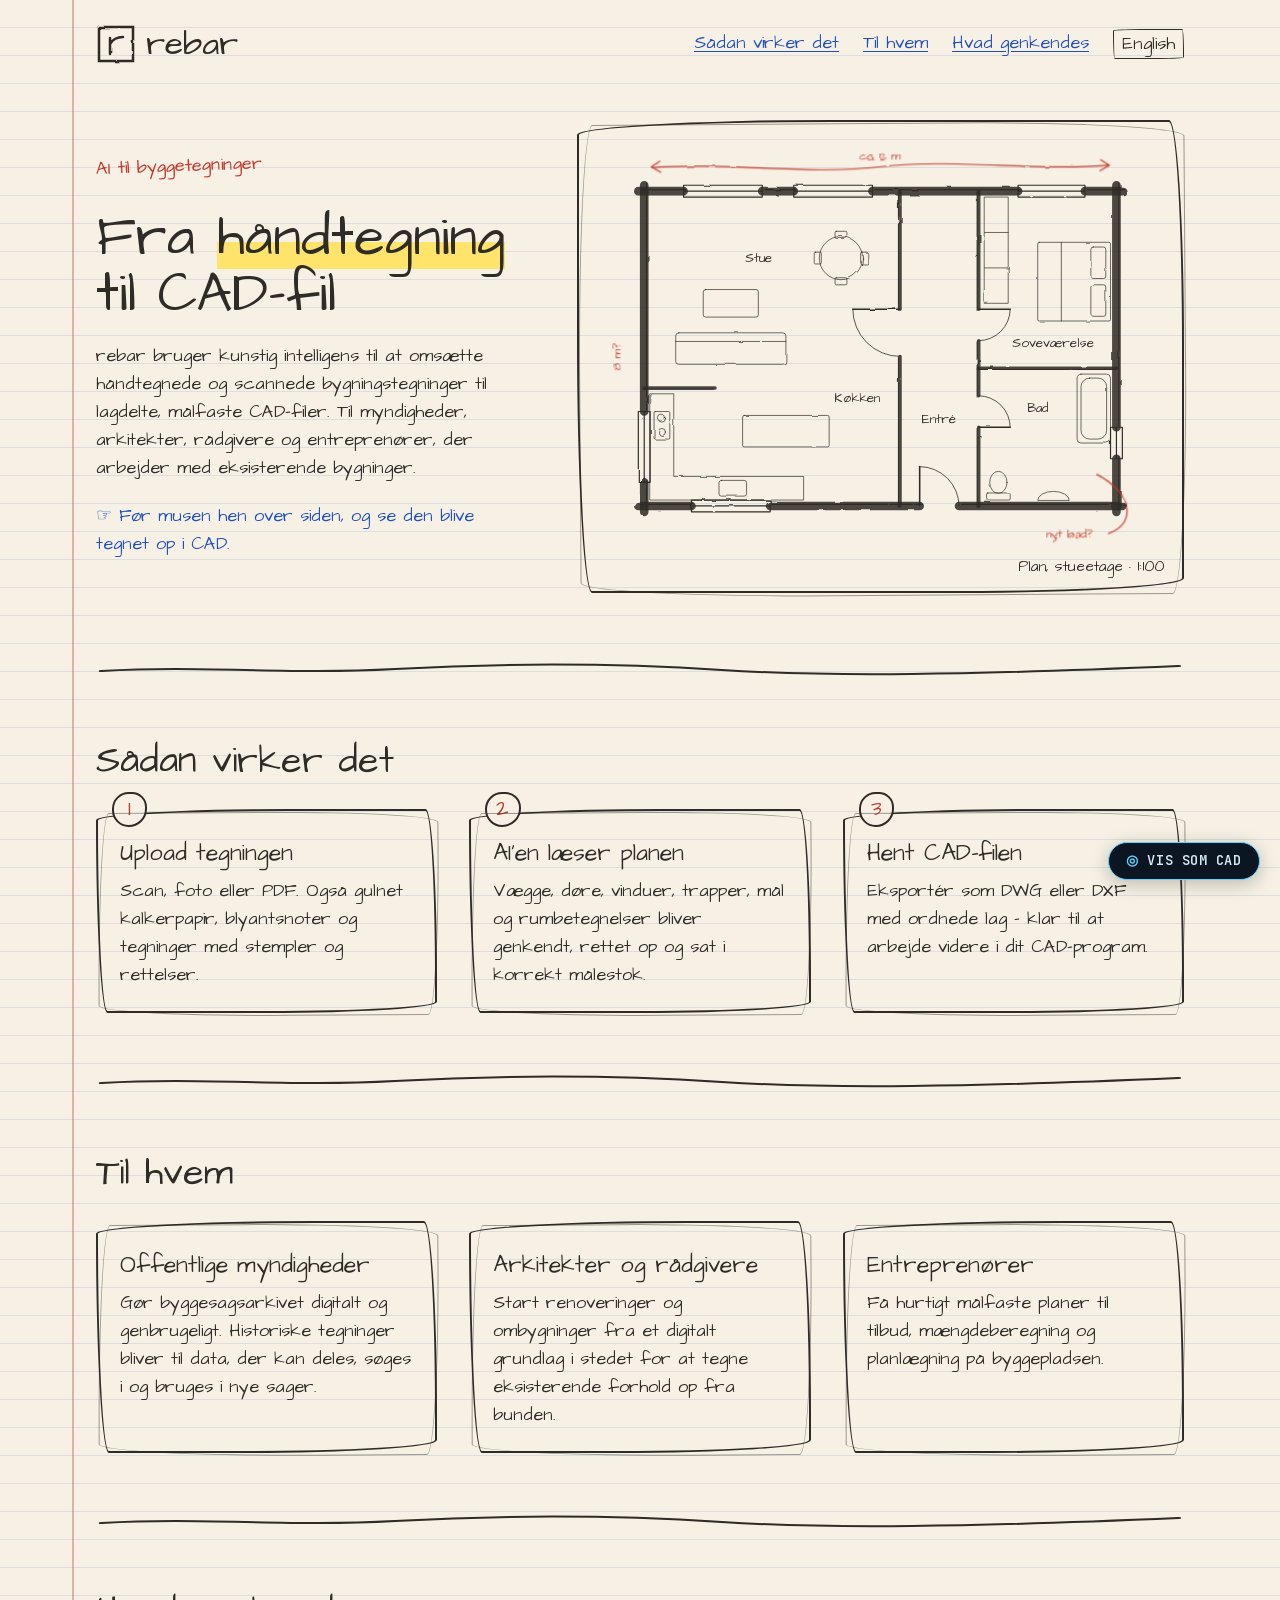
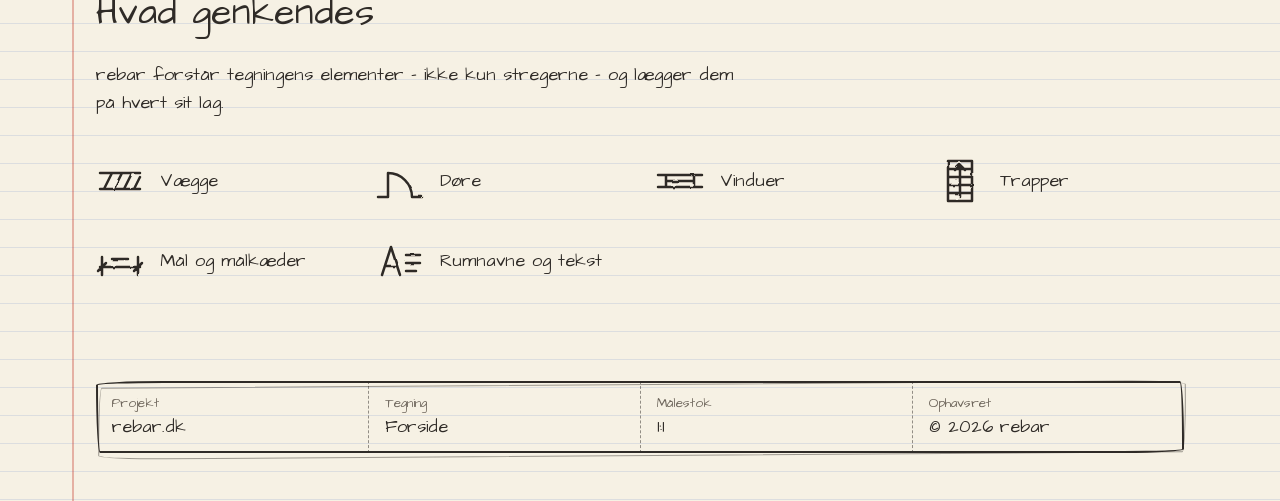
==== commit 0e16a5d3: "Add English version at /en/ (Danish stays default) - en/index.html with translated content, hreflang" ====
--- a/index.html
+++ b/index.html
@@ -15,6 +15,12 @@
     />
     <meta property="og:type" content="website" />
     <meta property="og:url" content="https://rebar.dk/" />
+    <meta property="og:locale" content="da_DK" />
+    <meta property="og:locale:alternate" content="en_GB" />
+    <link rel="canonical" href="https://rebar.dk/" />
+    <link rel="alternate" hreflang="da" href="https://rebar.dk/" />
+    <link rel="alternate" hreflang="en" href="https://rebar.dk/en/" />
+    <link rel="alternate" hreflang="x-default" href="https://rebar.dk/" />
     <meta name="theme-color" content="#f6f1e4" />
     <link rel="icon" href="favicon.svg" type="image/svg+xml" />
     <link rel="preload" href="fonts/architects-daughter.woff2" as="font" type="font/woff2" crossorigin />
@@ -23,7 +29,7 @@
     <script src="lens.js" defer></script>
   </head>
   <body>
-    <!-- Shared drawing geometry and pencil filters. Both layers <use> these, so they always line up. -->
+    <!-- Pencil filters for the sketch layer. Plan geometry lives in plan.svg, shared with /en/. -->
     <svg class="defs" aria-hidden="true" focusable="false">
       <defs>
         <filter id="rough" x="-5%" y="-5%" width="110%" height="110%">
@@ -38,71 +44,6 @@
           <feTurbulence type="fractalNoise" baseFrequency="0.08" numOctaves="2" seed="4" />
           <feDisplacementMap in="SourceGraphic" scale="2.5" />
         </filter>
-
-        <!-- Plan in cm: 12 x 8 m flat. Outer walls 30 cm, inner walls 12 cm. -->
-        <g id="g-walls-outer">
-          <path d="M-15 0H100M300 0H380M580 0H950M1120 0H1215" />
-          <path d="M-15 800H120M320 800H700M800 800H1215" />
-          <path d="M0 -15V560M0 740V815" />
-          <path d="M1200 -15V600M1200 680V815" />
-        </g>
-        <g id="g-walls-inner">
-          <path d="M650 0V300M650 420V800" />
-          <path d="M850 0V300M850 380V520M850 600V800" />
-          <path d="M850 450H1200" />
-          <path d="M0 500H180" />
-        </g>
-        <g id="g-windows">
-          <path d="M100 -15H300V15H100ZM100 0H300" />
-          <path d="M380 -15H580V15H380ZM380 0H580" />
-          <path d="M950 -15H1120V15H950ZM950 0H1120" />
-          <path d="M120 785H320V815H120ZM120 800H320" />
-          <path d="M-15 560H15V740H-15ZM0 560V740" />
-          <path d="M1185 600H1215V680H1185ZM1200 600V680" />
-        </g>
-        <g id="g-door-leaves">
-          <path d="M650 300H530" />
-          <path d="M850 300H930" />
-          <path d="M850 600H930" />
-          <path d="M700 800V700" />
-        </g>
-        <g id="g-door-swings">
-          <path d="M530 300A120 120 0 0 0 650 420" />
-          <path d="M930 300A80 80 0 0 1 850 380" />
-          <path d="M930 600A80 80 0 0 0 850 520" />
-          <path d="M700 700A100 100 0 0 1 800 800" />
-        </g>
-        <g id="g-furniture">
-          <!-- stue: sofa, sofabord, spisebord -->
-          <rect x="80" y="360" width="280" height="80" rx="8" />
-          <path d="M80 382H360" />
-          <rect x="150" y="250" width="140" height="70" rx="6" />
-          <circle cx="500" cy="170" r="55" />
-          <rect x="432" y="155" width="18" height="30" rx="3" />
-          <rect x="550" y="155" width="18" height="30" rx="3" />
-          <rect x="485" y="102" width="30" height="18" rx="3" />
-          <rect x="485" y="220" width="30" height="18" rx="3" />
-          <!-- køkken: bordplader, vask, kogeplade, ø -->
-          <path d="M15 515H75V725H405V785H15Z" />
-          <rect x="190" y="735" width="70" height="40" rx="6" />
-          <rect x="25" y="560" width="40" height="70" rx="3" />
-          <circle cx="45" cy="578" r="9" />
-          <circle cx="45" cy="612" r="9" />
-          <rect x="250" y="570" width="220" height="80" rx="4" />
-          <!-- soveværelse: garderobe, seng -->
-          <rect x="865" y="15" width="60" height="270" />
-          <path d="M865 105H925M865 195H925" />
-          <rect x="1000" y="130" width="185" height="200" rx="4" />
-          <rect x="1135" y="142" width="38" height="80" rx="6" />
-          <rect x="1135" y="238" width="38" height="80" rx="6" />
-          <path d="M1060 130V330" />
-          <!-- bad: badekar, toilet, håndvask -->
-          <rect x="1100" y="465" width="85" height="175" rx="10" />
-          <rect x="1110" y="475" width="65" height="155" rx="22" />
-          <rect x="870" y="767" width="60" height="18" rx="3" />
-          <ellipse cx="900" cy="740" rx="22" ry="28" />
-          <path d="M1000 785A40 22 0 0 1 1080 785Z" />
-        </g>
       </defs>
     </svg>
 
@@ -120,6 +61,7 @@
             <a href="#sadan">Sådan virker det</a>
             <a href="#hvem">Til hvem</a>
             <a href="#genkendes">Hvad genkendes</a>
+            <a class="lang-switch" href="/en/" hreflang="en" lang="en">English</a>
           </nav>
         </header>
 
@@ -144,14 +86,14 @@
                 role="img"
                 aria-label="Plantegning af en lejlighed med stue, køkken, entré, soveværelse og bad"
               >
-                <use class="p-walls-o" href="#g-walls-outer" />
-                <use class="p-walls-o2" href="#g-walls-outer" />
-                <use class="p-walls-i" href="#g-walls-inner" />
-                <use class="p-walls-i2" href="#g-walls-inner" />
-                <use class="p-win" href="#g-windows" />
-                <use class="p-furn" href="#g-furniture" />
-                <use class="p-leaf" href="#g-door-leaves" />
-                <use class="p-swing" href="#g-door-swings" />
+                <use class="p-walls-o" href="plan.svg#g-walls-outer" />
+                <use class="p-walls-o2" href="plan.svg#g-walls-outer" />
+                <use class="p-walls-i" href="plan.svg#g-walls-inner" />
+                <use class="p-walls-i2" href="plan.svg#g-walls-inner" />
+                <use class="p-win" href="plan.svg#g-windows" />
+                <use class="p-furn" href="plan.svg#g-furniture" />
+                <use class="p-leaf" href="plan.svg#g-door-leaves" />
+                <use class="p-swing" href="plan.svg#g-door-swings" />
 
                 <g class="p-labels" text-anchor="middle">
                   <text x="290" y="180">Stue</text>
@@ -318,6 +260,15 @@
       </div>
     </div>
 
-    <button class="mode-toggle" type="button" aria-pressed="false" hidden>Vis som CAD</button>
+    <button
+      class="mode-toggle"
+      type="button"
+      aria-pressed="false"
+      data-label-cad="Vis som CAD"
+      data-label-sketch="Vis som skitse"
+      hidden
+    >
+      Vis som CAD
+    </button>
   </body>
 </html>
--- a/styles.css
+++ b/styles.css
@@ -152,6 +152,12 @@
   gap: 0.25rem 1.5rem;
 }
 
+/* Language switch: same box in both layers (padding + 1.5px border) so they align. */
+.site-nav .lang-switch {
+  padding-inline: 0.5rem;
+  border: 1.5px solid currentColor;
+}
+
 .hero {
   display: grid;
   grid-template-columns: minmax(0, 5fr) minmax(0, 7fr);
@@ -353,6 +359,12 @@
 .layer--sketch .logo {
   color: var(--ink);
   text-decoration: none;
+}
+
+.layer--sketch .lang-switch {
+  color: var(--ink);
+  text-decoration: none;
+  border-radius: 255px 15px 225px 15px / 15px 225px 15px 255px;
 }
 
 .layer--sketch .logo__mark,
@@ -498,6 +510,11 @@
 
 .layer--cad .logo {
   color: var(--ink);
+}
+
+.layer--cad .lang-switch {
+  border-color: rgb(90 209 255 / 0.55);
+  letter-spacing: 0.04em;
 }
 
 .layer--cad .logo__mark {
